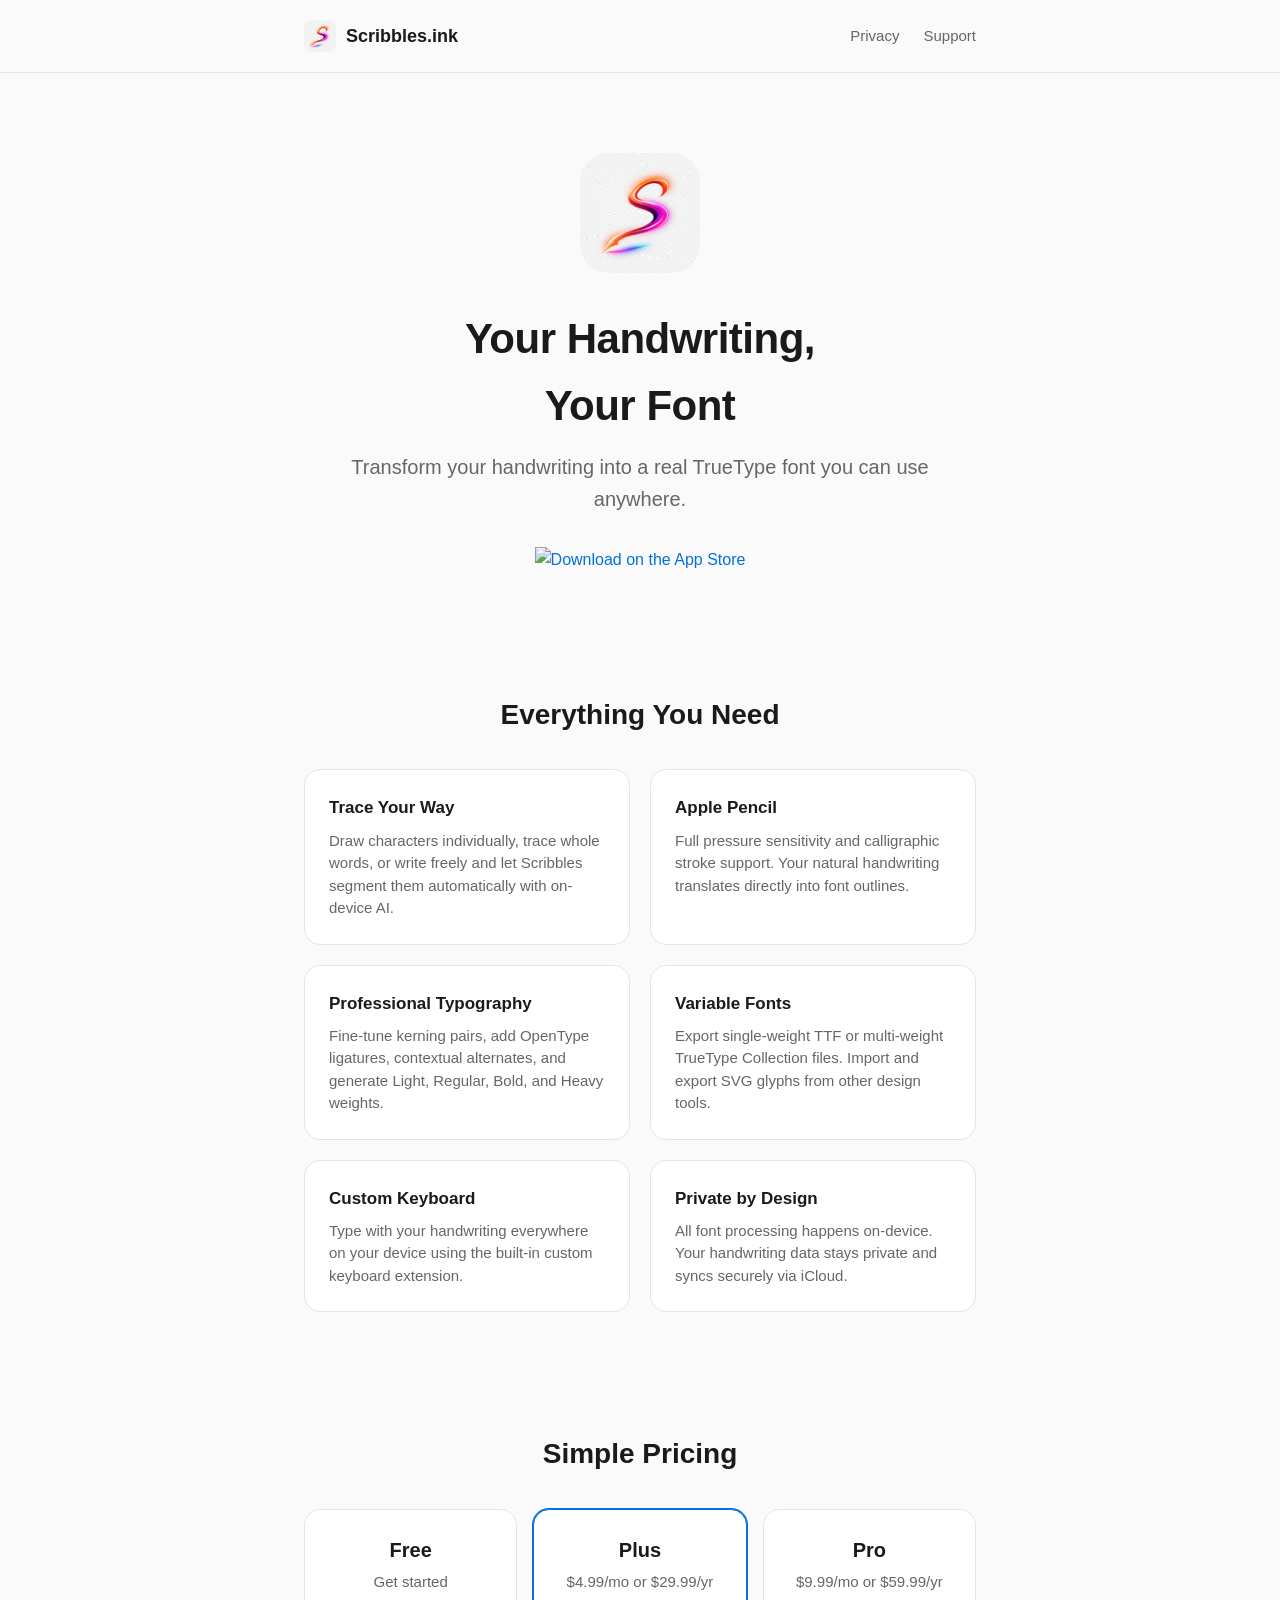
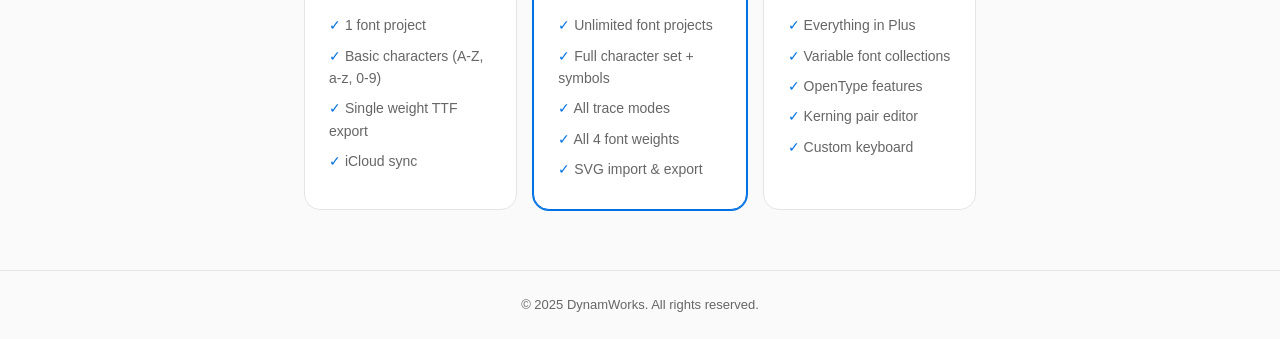
==== index.html @ 63054750 "Add Scribbles.ink website with landing page, privacy policy, and support Co-Authored-By: Claude Opus" ====
<!DOCTYPE html>
<html lang="en">
<head>
    <meta charset="UTF-8">
    <meta name="viewport" content="width=device-width, initial-scale=1.0">
    <title>Scribbles.ink — Turn Your Handwriting Into a Font</title>
    <meta name="description" content="Transform your handwriting into a real TrueType font. Trace, build, and type with your own lettering on iPhone and iPad.">
    <link rel="stylesheet" href="style.css">
    <link rel="icon" href="icon.png" type="image/png">
</head>
<body>

<nav>
    <div class="container">
        <a href="/" class="nav-brand">
            <img src="icon.png" alt="Scribbles.ink">
            Scribbles.ink
        </a>
        <div class="nav-links">
            <a href="/privacy">Privacy</a>
            <a href="/support">Support</a>
        </div>
    </div>
</nav>

<section class="hero">
    <div class="container">
        <img src="icon.png" alt="Scribbles.ink" class="hero-icon">
        <h1>Your Handwriting,<br>Your Font</h1>
        <p class="tagline">Transform your handwriting into a real TrueType font you can use anywhere.</p>
        <a href="https://apps.apple.com/app/scribbles-ink/idXXXXXXXXXX">
            <img src="https://tools.applemediaservices.com/api/badges/download-on-the-app-store/black/en-us" alt="Download on the App Store" class="app-store-badge">
        </a>
    </div>
</section>

<section class="features">
    <div class="container">
        <h2>Everything You Need</h2>
        <div class="feature-grid">
            <div class="feature-card">
                <h3>Trace Your Way</h3>
                <p>Draw characters individually, trace whole words, or write freely and let Scribbles segment them automatically with on-device AI.</p>
            </div>
            <div class="feature-card">
                <h3>Apple Pencil</h3>
                <p>Full pressure sensitivity and calligraphic stroke support. Your natural handwriting translates directly into font outlines.</p>
            </div>
            <div class="feature-card">
                <h3>Professional Typography</h3>
                <p>Fine-tune kerning pairs, add OpenType ligatures, contextual alternates, and generate Light, Regular, Bold, and Heavy weights.</p>
            </div>
            <div class="feature-card">
                <h3>Variable Fonts</h3>
                <p>Export single-weight TTF or multi-weight TrueType Collection files. Import and export SVG glyphs from other design tools.</p>
            </div>
            <div class="feature-card">
                <h3>Custom Keyboard</h3>
                <p>Type with your handwriting everywhere on your device using the built-in custom keyboard extension.</p>
            </div>
            <div class="feature-card">
                <h3>Private by Design</h3>
                <p>All font processing happens on-device. Your handwriting data stays private and syncs securely via iCloud.</p>
            </div>
        </div>
    </div>
</section>

<section class="pricing">
    <div class="container">
        <h2>Simple Pricing</h2>
        <div class="pricing-grid">
            <div class="pricing-card">
                <h3>Free</h3>
                <p class="price">Get started</p>
                <ul>
                    <li>1 font project</li>
                    <li>Basic characters (A-Z, a-z, 0-9)</li>
                    <li>Single weight TTF export</li>
                    <li>iCloud sync</li>
                </ul>
            </div>
            <div class="pricing-card featured">
                <h3>Plus</h3>
                <p class="price">$4.99/mo or $29.99/yr</p>
                <ul>
                    <li>Unlimited font projects</li>
                    <li>Full character set + symbols</li>
                    <li>All trace modes</li>
                    <li>All 4 font weights</li>
                    <li>SVG import &amp; export</li>
                </ul>
            </div>
            <div class="pricing-card">
                <h3>Pro</h3>
                <p class="price">$9.99/mo or $59.99/yr</p>
                <ul>
                    <li>Everything in Plus</li>
                    <li>Variable font collections</li>
                    <li>OpenType features</li>
                    <li>Kerning pair editor</li>
                    <li>Custom keyboard</li>
                </ul>
            </div>
        </div>
    </div>
</section>

<footer>
    <div class="container">
        <p>&copy; 2025 DynamWorks. All rights reserved.</p>
    </div>
</footer>

</body>
</html>
---- style.css ----
:root {
    --bg: #fafafa;
    --text: #1a1a1a;
    --muted: #666;
    --accent: #0071e3;
    --card-bg: #fff;
    --border: #e5e5e5;
    --radius: 16px;
}

@media (prefers-color-scheme: dark) {
    :root {
        --bg: #111;
        --text: #f0f0f0;
        --muted: #999;
        --accent: #3b9aff;
        --card-bg: #1c1c1e;
        --border: #333;
    }
}

* { margin: 0; padding: 0; box-sizing: border-box; }

body {
    font-family: -apple-system, BlinkMacSystemFont, 'SF Pro Text', 'Helvetica Neue', sans-serif;
    background: var(--bg);
    color: var(--text);
    line-height: 1.6;
    -webkit-font-smoothing: antialiased;
}

a { color: var(--accent); text-decoration: none; }
a:hover { text-decoration: underline; }

.container {
    max-width: 720px;
    margin: 0 auto;
    padding: 0 24px;
}

/* Nav */
nav {
    padding: 20px 0;
    border-bottom: 1px solid var(--border);
}
nav .container {
    display: flex;
    align-items: center;
    justify-content: space-between;
}
.nav-brand {
    display: flex;
    align-items: center;
    gap: 10px;
    font-weight: 600;
    font-size: 18px;
    color: var(--text);
}
.nav-brand img {
    width: 32px;
    height: 32px;
    border-radius: 8px;
}
.nav-links { display: flex; gap: 24px; }
.nav-links a { color: var(--muted); font-size: 15px; }
.nav-links a:hover { color: var(--text); text-decoration: none; }

/* Hero */
.hero {
    text-align: center;
    padding: 80px 0 60px;
}
.hero-icon {
    width: 120px;
    height: 120px;
    border-radius: 28px;
    margin-bottom: 24px;
}
.hero h1 {
    font-size: 42px;
    font-weight: 700;
    letter-spacing: -0.5px;
    margin-bottom: 12px;
}
.hero .tagline {
    font-size: 20px;
    color: var(--muted);
    margin-bottom: 32px;
}
.app-store-badge {
    height: 54px;
    transition: opacity 0.2s;
}
.app-store-badge:hover { opacity: 0.8; }

/* Features */
.features {
    padding: 60px 0;
}
.features h2 {
    font-size: 28px;
    font-weight: 600;
    margin-bottom: 32px;
    text-align: center;
}
.feature-grid {
    display: grid;
    grid-template-columns: 1fr 1fr;
    gap: 20px;
}
.feature-card {
    background: var(--card-bg);
    border: 1px solid var(--border);
    border-radius: var(--radius);
    padding: 24px;
}
.feature-card h3 {
    font-size: 17px;
    font-weight: 600;
    margin-bottom: 8px;
}
.feature-card p {
    font-size: 15px;
    color: var(--muted);
    line-height: 1.5;
}

/* Pricing */
.pricing {
    padding: 60px 0;
}
.pricing h2 {
    font-size: 28px;
    font-weight: 600;
    margin-bottom: 32px;
    text-align: center;
}
.pricing-grid {
    display: grid;
    grid-template-columns: 1fr 1fr 1fr;
    gap: 16px;
}
.pricing-card {
    background: var(--card-bg);
    border: 1px solid var(--border);
    border-radius: var(--radius);
    padding: 24px;
    text-align: center;
}
.pricing-card.featured {
    border-color: var(--accent);
    box-shadow: 0 0 0 1px var(--accent);
}
.pricing-card h3 {
    font-size: 20px;
    font-weight: 600;
    margin-bottom: 4px;
}
.pricing-card .price {
    font-size: 15px;
    color: var(--muted);
    margin-bottom: 16px;
}
.pricing-card ul {
    list-style: none;
    text-align: left;
    font-size: 14px;
}
.pricing-card ul li {
    padding: 4px 0;
    color: var(--muted);
}
.pricing-card ul li::before {
    content: "\2713\00a0";
    color: var(--accent);
}

/* Page content (privacy, support) */
.page-content {
    padding: 60px 0 80px;
}
.page-content h1 {
    font-size: 32px;
    font-weight: 700;
    margin-bottom: 8px;
}
.page-content .updated {
    font-size: 14px;
    color: var(--muted);
    margin-bottom: 32px;
}
.page-content h2 {
    font-size: 20px;
    font-weight: 600;
    margin-top: 32px;
    margin-bottom: 12px;
}
.page-content p, .page-content ul {
    font-size: 16px;
    color: var(--muted);
    margin-bottom: 16px;
}
.page-content ul {
    padding-left: 24px;
}
.page-content li {
    margin-bottom: 8px;
}

/* Footer */
footer {
    border-top: 1px solid var(--border);
    padding: 24px 0;
    text-align: center;
    font-size: 13px;
    color: var(--muted);
}

@media (max-width: 600px) {
    .hero h1 { font-size: 32px; }
    .hero .tagline { font-size: 17px; }
    .feature-grid { grid-template-columns: 1fr; }
    .pricing-grid { grid-template-columns: 1fr; }
}
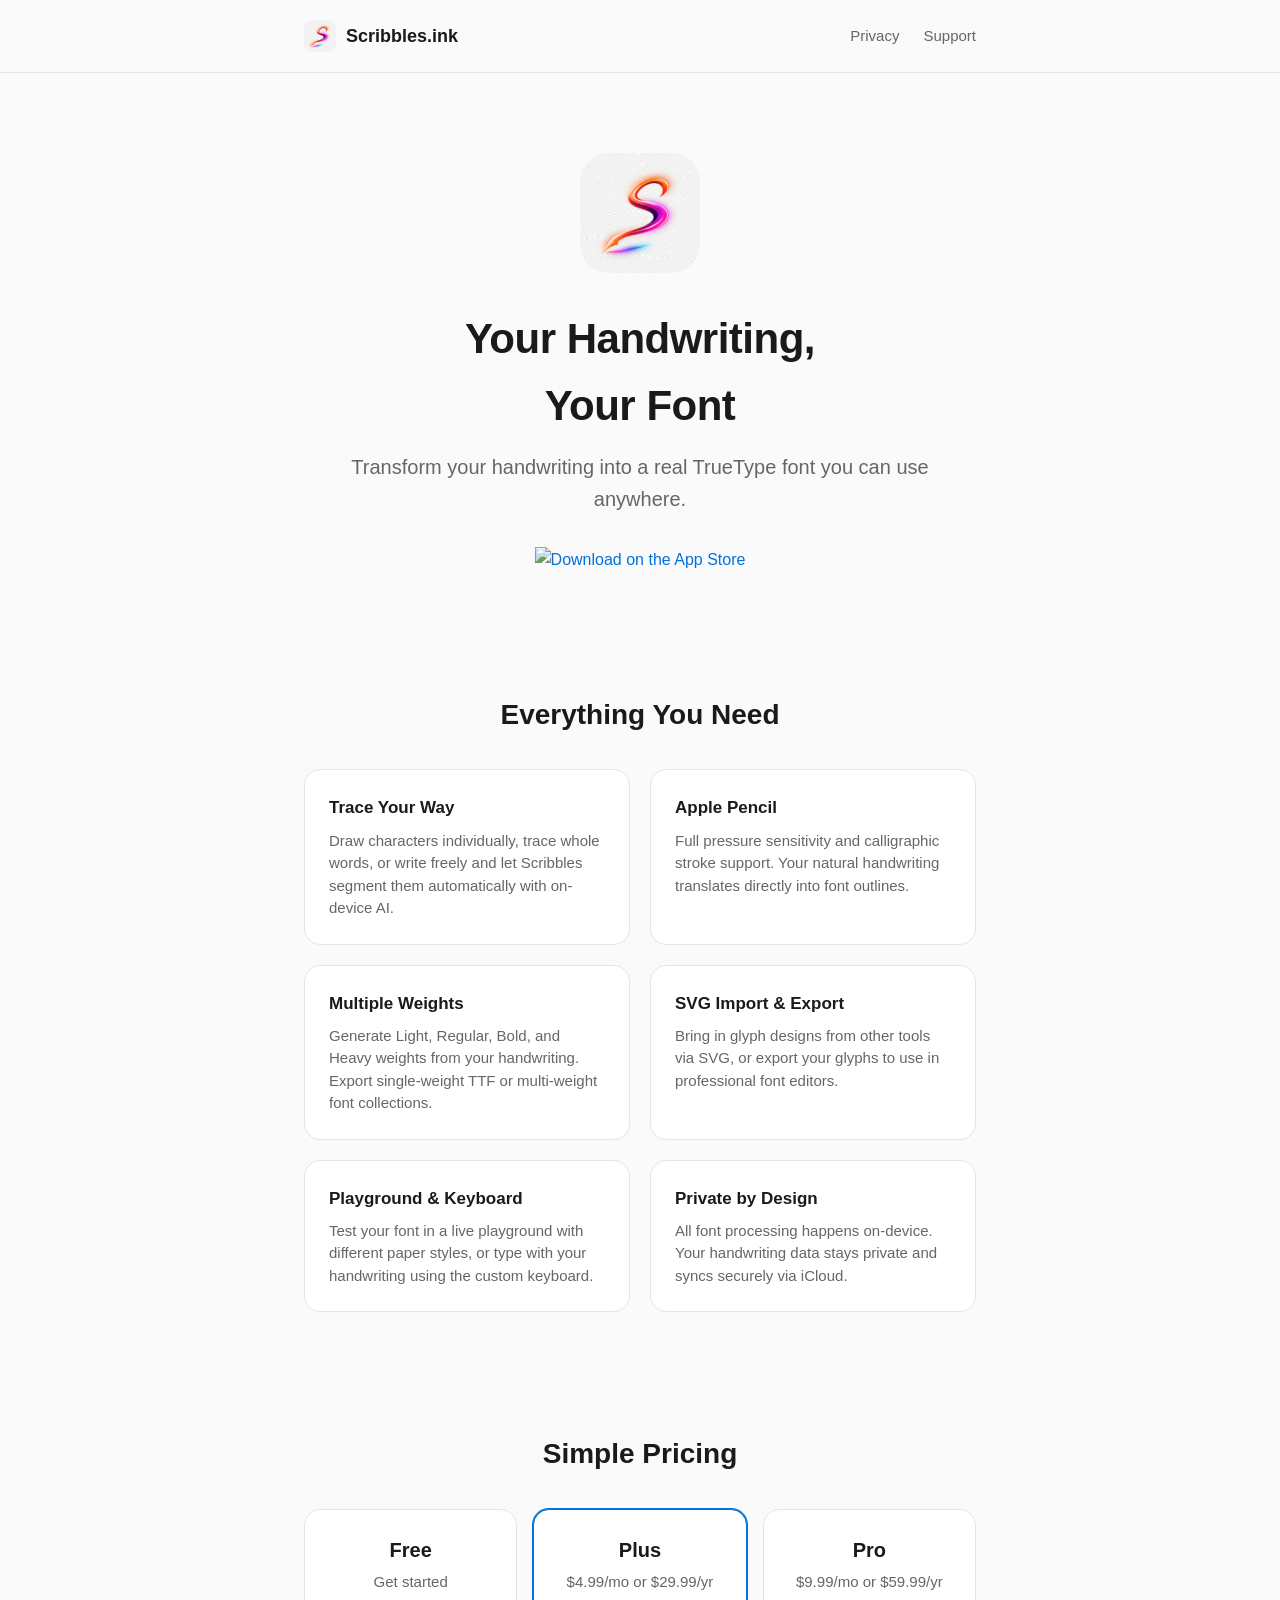
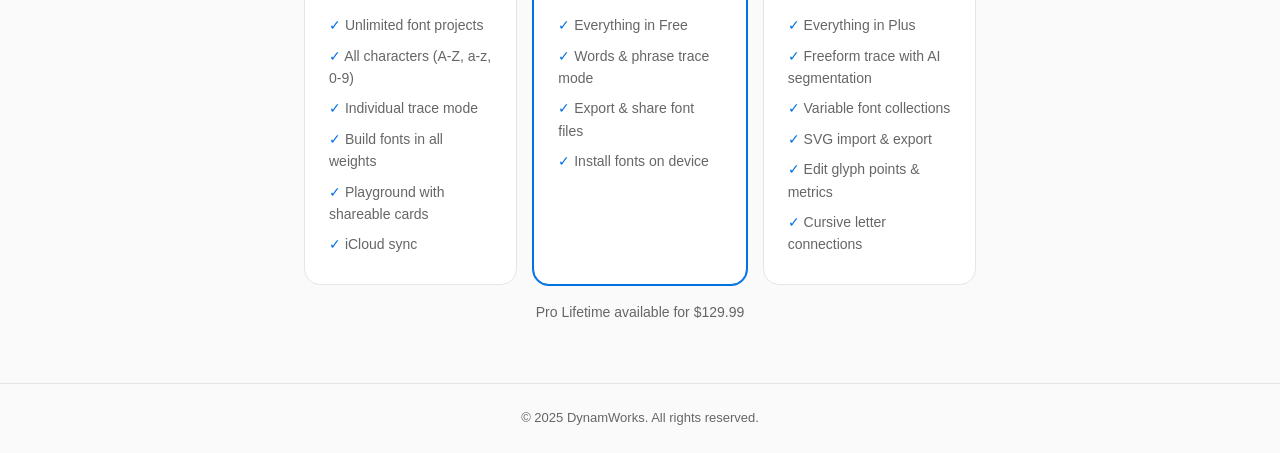
==== commit 9f1e8f7d: "Update website to match actual feature gating - Free: unlimited projects, all chars, individual trac" ====
--- a/index.html
+++ b/index.html
@@ -47,16 +47,16 @@
                 <p>Full pressure sensitivity and calligraphic stroke support. Your natural handwriting translates directly into font outlines.</p>
             </div>
             <div class="feature-card">
-                <h3>Professional Typography</h3>
-                <p>Fine-tune kerning pairs, add OpenType ligatures, contextual alternates, and generate Light, Regular, Bold, and Heavy weights.</p>
+                <h3>Multiple Weights</h3>
+                <p>Generate Light, Regular, Bold, and Heavy weights from your handwriting. Export single-weight TTF or multi-weight font collections.</p>
             </div>
             <div class="feature-card">
-                <h3>Variable Fonts</h3>
-                <p>Export single-weight TTF or multi-weight TrueType Collection files. Import and export SVG glyphs from other design tools.</p>
+                <h3>SVG Import &amp; Export</h3>
+                <p>Bring in glyph designs from other tools via SVG, or export your glyphs to use in professional font editors.</p>
             </div>
             <div class="feature-card">
-                <h3>Custom Keyboard</h3>
-                <p>Type with your handwriting everywhere on your device using the built-in custom keyboard extension.</p>
+                <h3>Playground &amp; Keyboard</h3>
+                <p>Test your font in a live playground with different paper styles, or type with your handwriting using the custom keyboard.</p>
             </div>
             <div class="feature-card">
                 <h3>Private by Design</h3>
@@ -74,9 +74,11 @@
                 <h3>Free</h3>
                 <p class="price">Get started</p>
                 <ul>
-                    <li>1 font project</li>
-                    <li>Basic characters (A-Z, a-z, 0-9)</li>
-                    <li>Single weight TTF export</li>
+                    <li>Unlimited font projects</li>
+                    <li>All characters (A-Z, a-z, 0-9)</li>
+                    <li>Individual trace mode</li>
+                    <li>Build fonts in all weights</li>
+                    <li>Playground with shareable cards</li>
                     <li>iCloud sync</li>
                 </ul>
             </div>
@@ -84,11 +86,10 @@
                 <h3>Plus</h3>
                 <p class="price">$4.99/mo or $29.99/yr</p>
                 <ul>
-                    <li>Unlimited font projects</li>
-                    <li>Full character set + symbols</li>
-                    <li>All trace modes</li>
-                    <li>All 4 font weights</li>
-                    <li>SVG import &amp; export</li>
+                    <li>Everything in Free</li>
+                    <li>Words &amp; phrase trace mode</li>
+                    <li>Export &amp; share font files</li>
+                    <li>Install fonts on device</li>
                 </ul>
             </div>
             <div class="pricing-card">
@@ -96,13 +97,15 @@
                 <p class="price">$9.99/mo or $59.99/yr</p>
                 <ul>
                     <li>Everything in Plus</li>
+                    <li>Freeform trace with AI segmentation</li>
                     <li>Variable font collections</li>
-                    <li>OpenType features</li>
-                    <li>Kerning pair editor</li>
-                    <li>Custom keyboard</li>
+                    <li>SVG import &amp; export</li>
+                    <li>Edit glyph points &amp; metrics</li>
+                    <li>Cursive letter connections</li>
                 </ul>
             </div>
         </div>
+        <p style="text-align: center; color: var(--muted); font-size: 14px; margin-top: 16px;">Pro Lifetime available for $129.99</p>
     </div>
 </section>
 
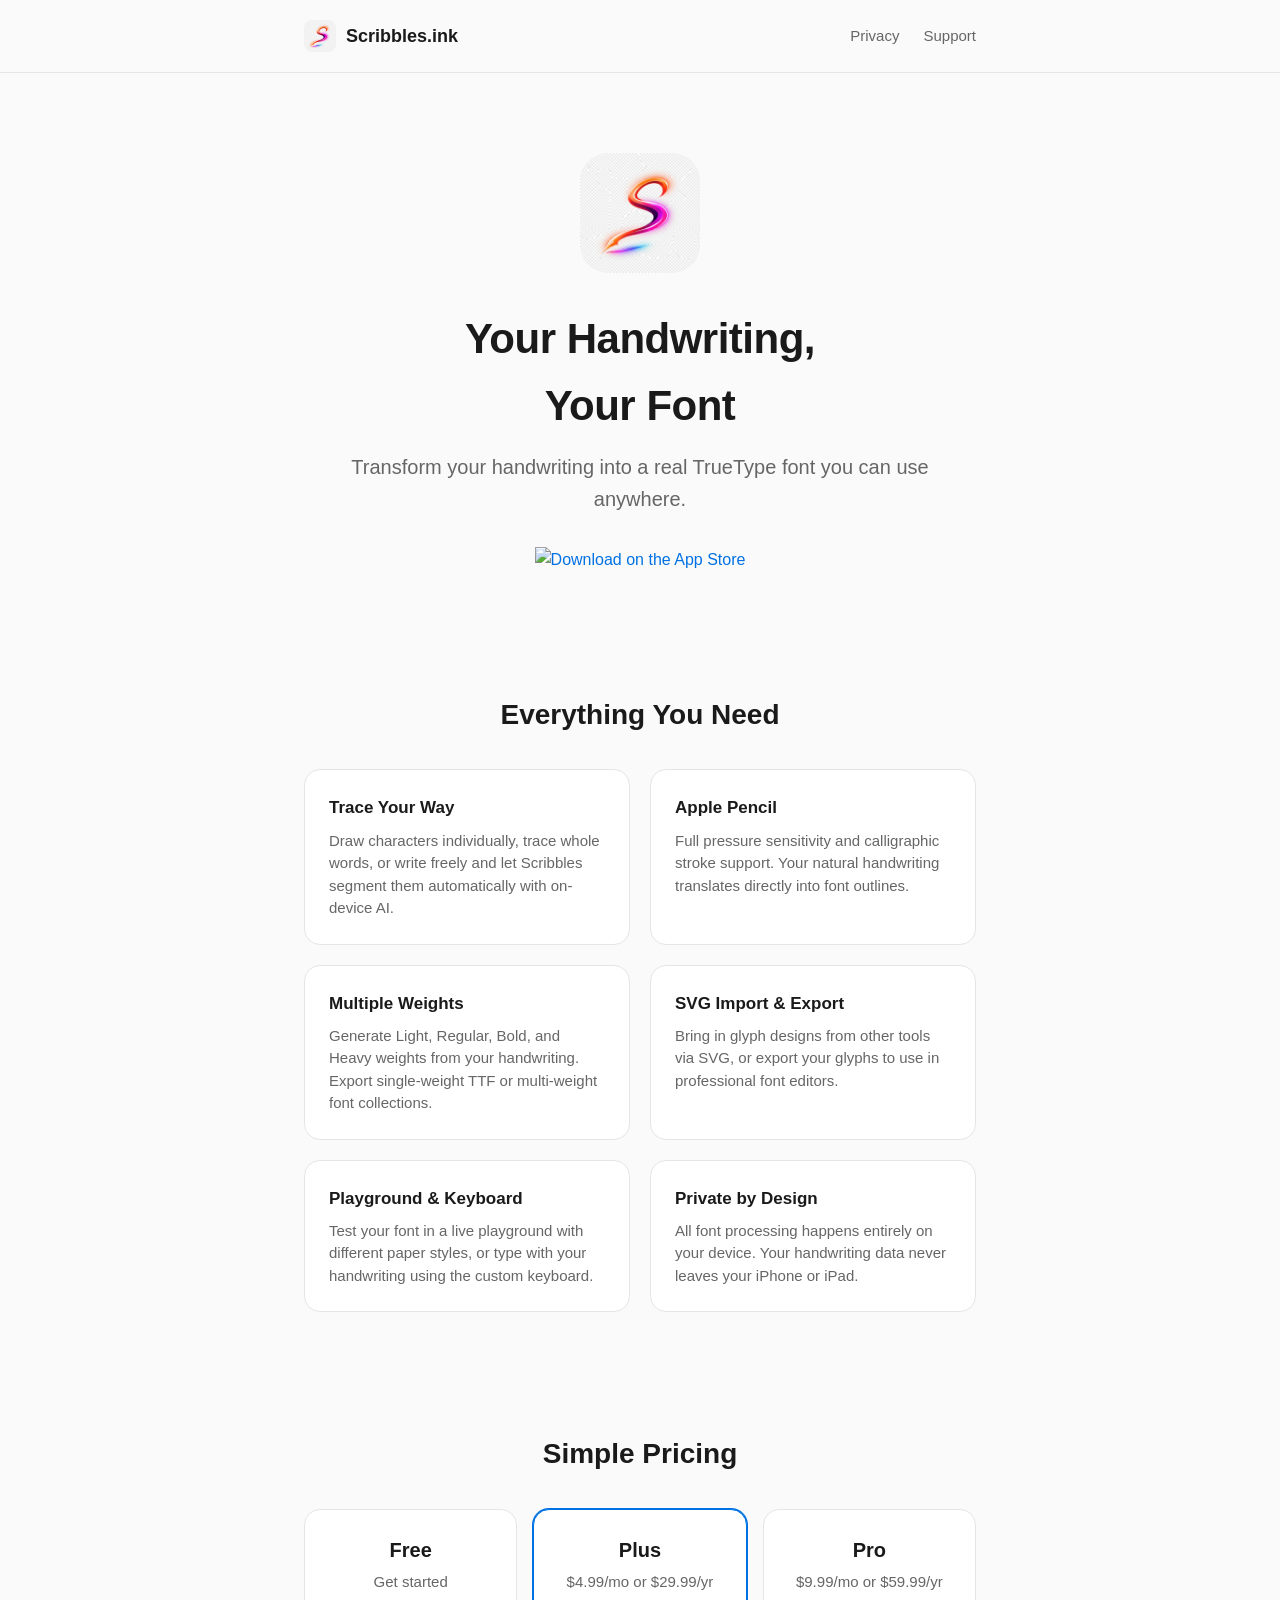
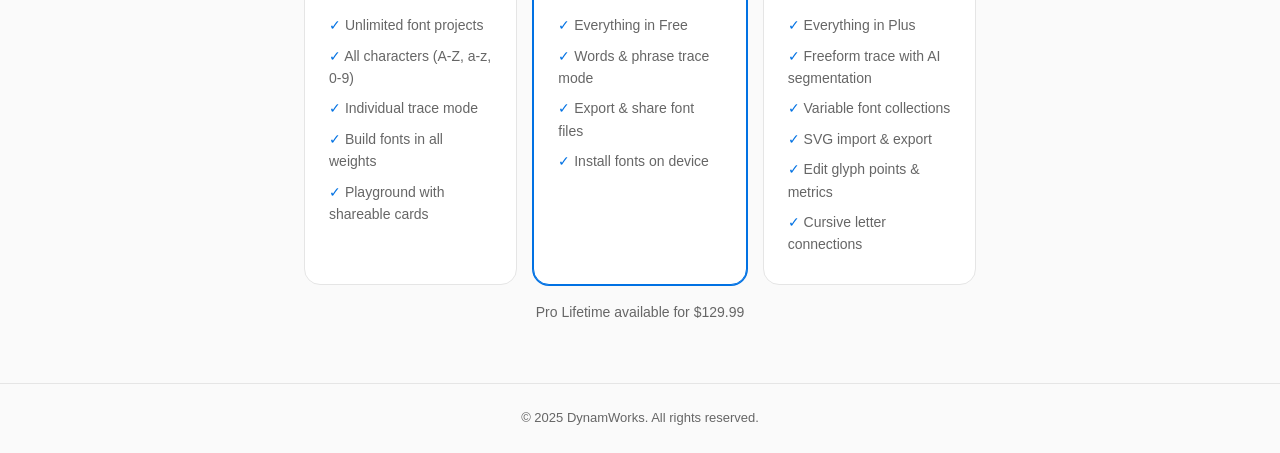
==== commit 2cd5ff5b: "Remove iCloud sync claims — CloudKit not implemented Co-Authored-By: Claude Opus 4.6 <noreply@anthro" ====
--- a/index.html
+++ b/index.html
@@ -60,7 +60,7 @@
             </div>
             <div class="feature-card">
                 <h3>Private by Design</h3>
-                <p>All font processing happens on-device. Your handwriting data stays private and syncs securely via iCloud.</p>
+                <p>All font processing happens entirely on your device. Your handwriting data never leaves your iPhone or iPad.</p>
             </div>
         </div>
     </div>
@@ -79,7 +79,6 @@
                     <li>Individual trace mode</li>
                     <li>Build fonts in all weights</li>
                     <li>Playground with shareable cards</li>
-                    <li>iCloud sync</li>
                 </ul>
             </div>
             <div class="pricing-card featured">
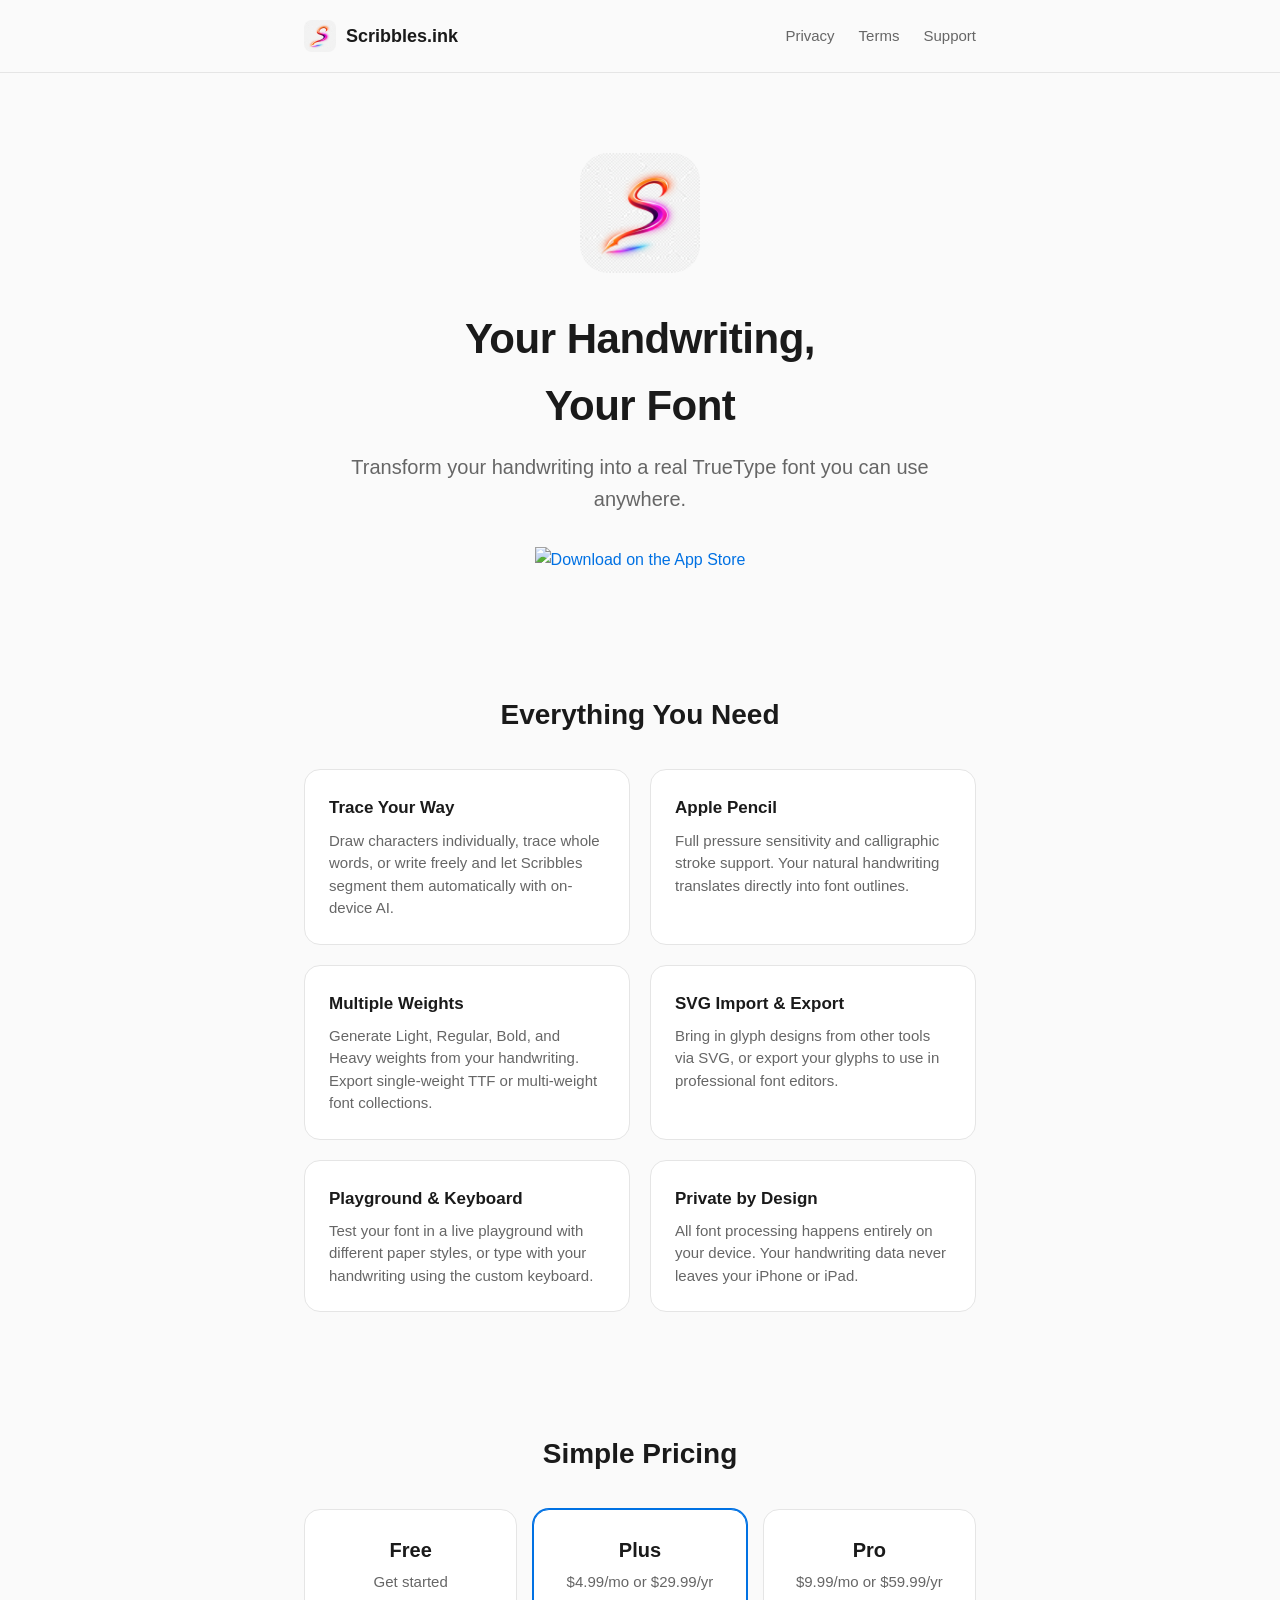
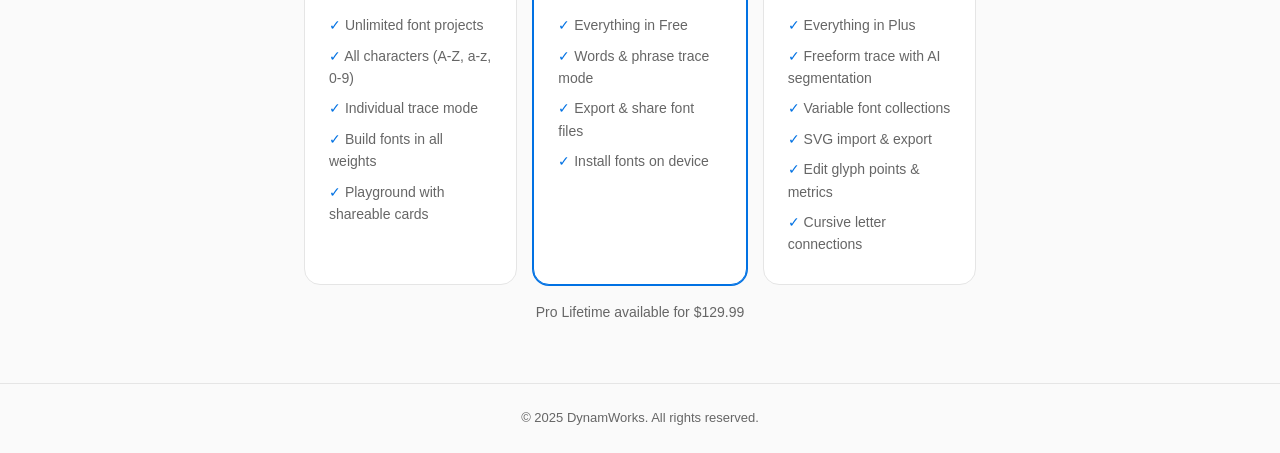
==== commit 253bfc2f: "Add Terms of Use page, update contact email, fix App Store link - Create terms.html with subscriptio" ====
--- a/index.html
+++ b/index.html
@@ -18,6 +18,7 @@
         </a>
         <div class="nav-links">
             <a href="/privacy">Privacy</a>
+            <a href="/terms">Terms</a>
             <a href="/support">Support</a>
         </div>
     </div>
@@ -28,7 +29,7 @@
         <img src="icon.png" alt="Scribbles.ink" class="hero-icon">
         <h1>Your Handwriting,<br>Your Font</h1>
         <p class="tagline">Transform your handwriting into a real TrueType font you can use anywhere.</p>
-        <a href="https://apps.apple.com/app/scribbles-ink/idXXXXXXXXXX">
+        <a href="https://apps.apple.com/app/scribbles-ink/id6766370227">
             <img src="https://tools.applemediaservices.com/api/badges/download-on-the-app-store/black/en-us" alt="Download on the App Store" class="app-store-badge">
         </a>
     </div>
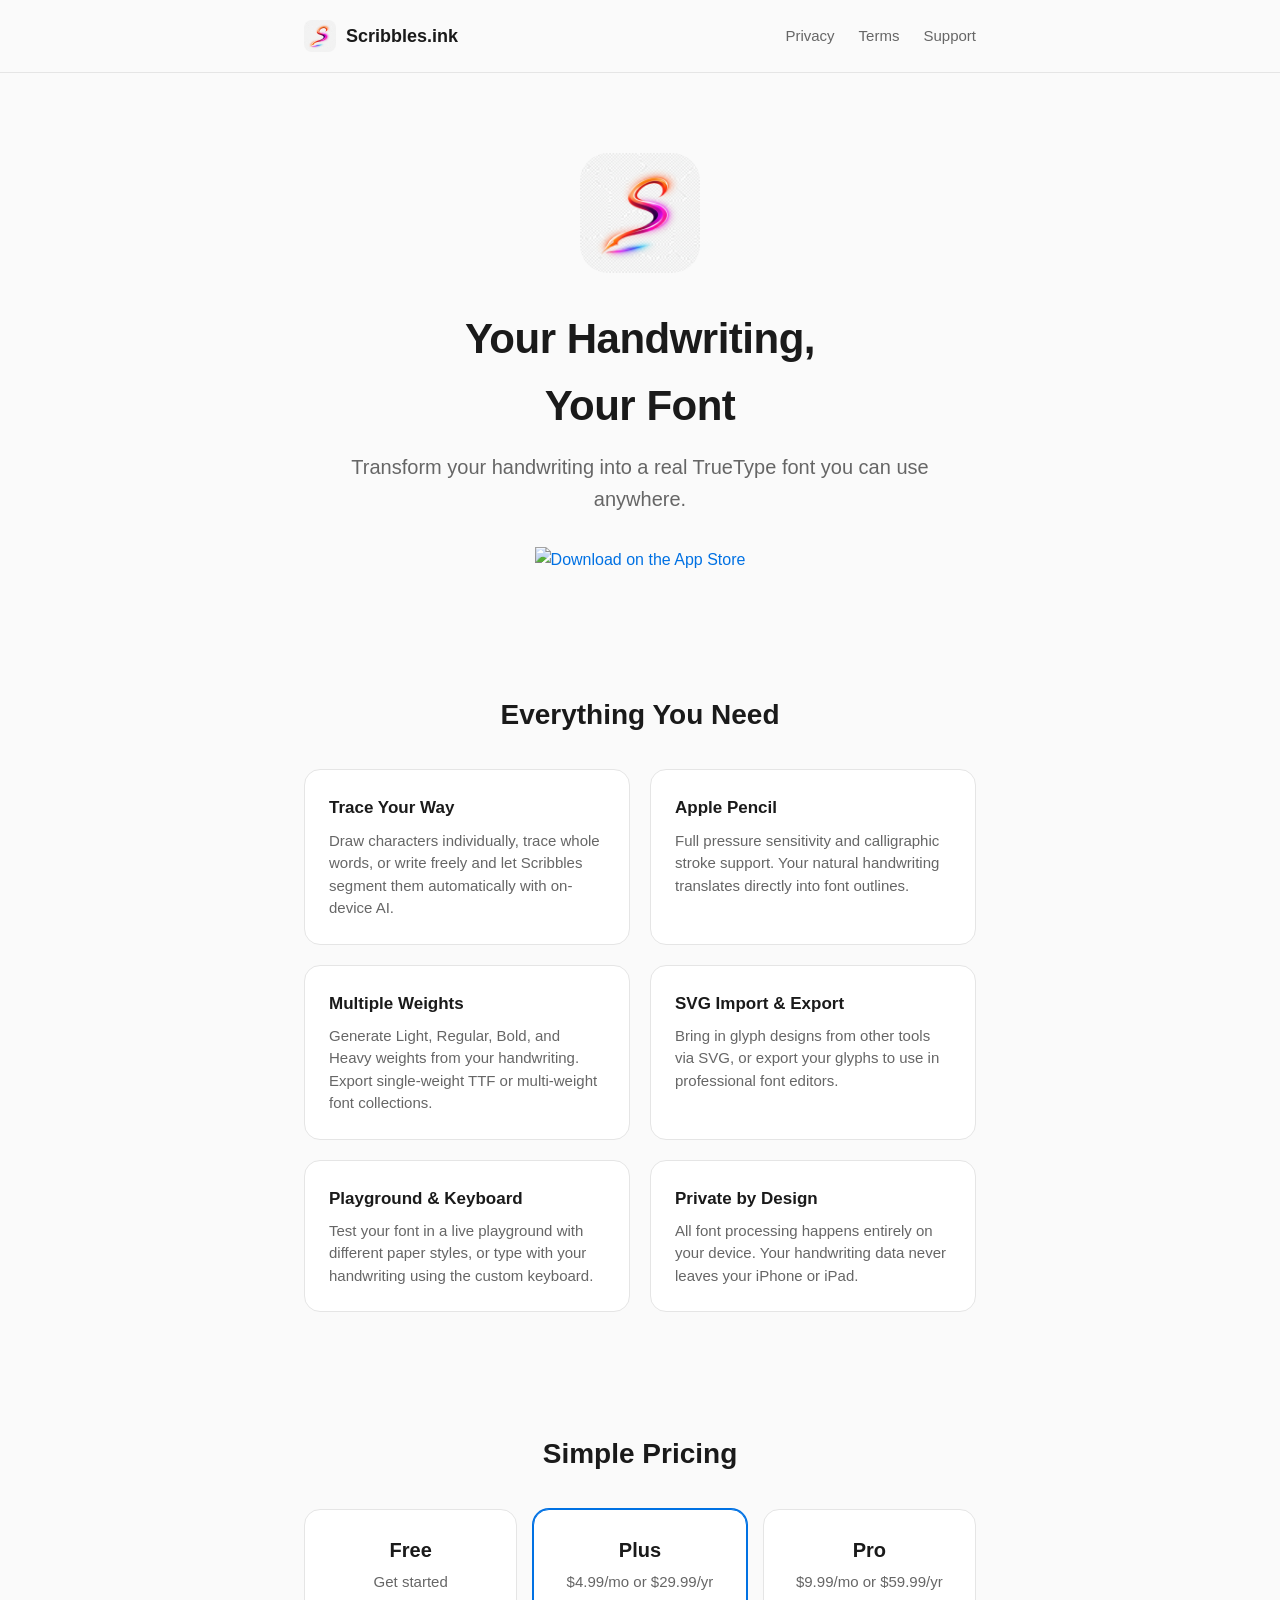
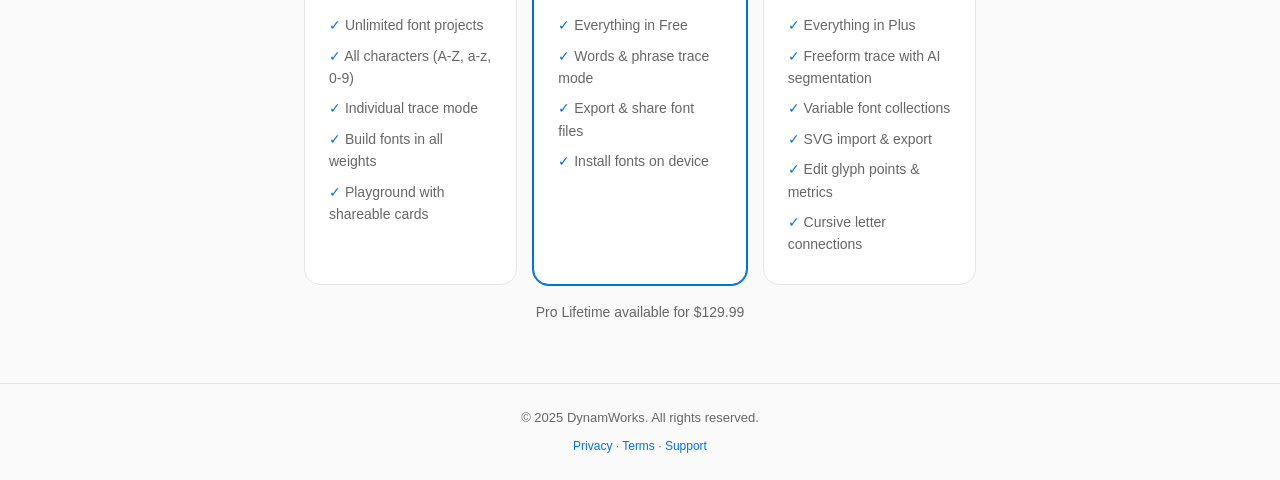
==== commit 9f600223: "Add footer links to privacy, terms, and support pages Co-Authored-By: Claude Opus 4.6 <noreply@anthr" ====
--- a/index.html
+++ b/index.html
@@ -112,6 +112,7 @@
 <footer>
     <div class="container">
         <p>&copy; 2025 DynamWorks. All rights reserved.</p>
+        <p style="font-size: 12px; margin-top: 8px;"><a href="/privacy">Privacy</a> · <a href="/terms">Terms</a> · <a href="/support">Support</a></p>
     </div>
 </footer>
 
